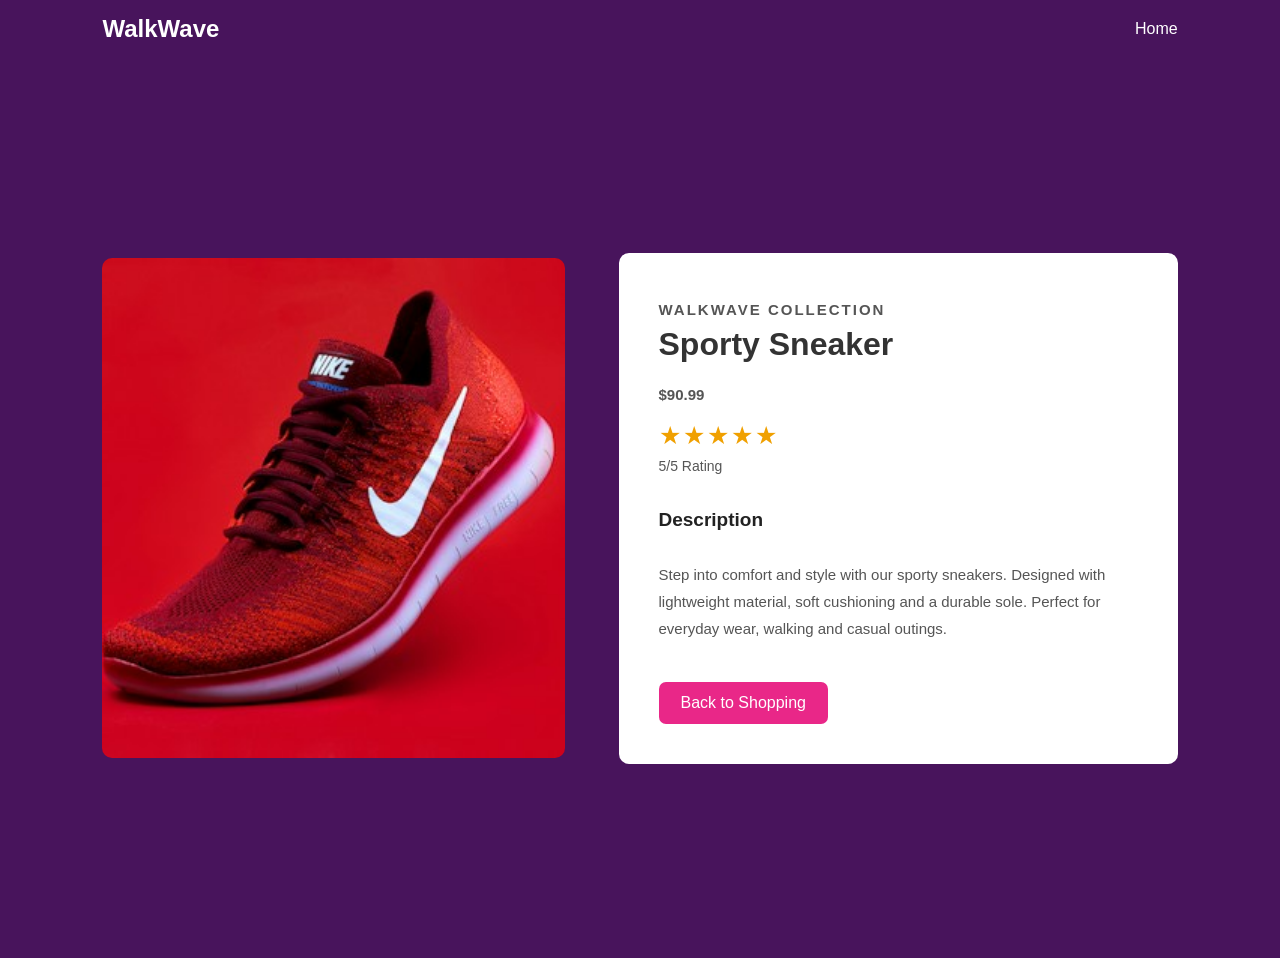
==== shoe1.html @ 596d5845 "Updated WalkWave shoe shopping website" ====
<!DOCTYPE html>
<html lang="en">

<head>
    <meta charset="UTF-8">
    <meta name="viewport" content="width=device-width, initial-scale=1.0">
    <title>Sporty Sneaker - WalkWave</title>
    <link rel="stylesheet" href="style.css">
</head>

<body>

    <nav class="navbar">
        <div class="logo">WalkWave</div>
        <a href="index.html" class="anchor-link">Home</a>
    </nav>

    <section class="shoe-detail-page">

        <div class="shoe-detail-container">

            <div class="shoe-detail-image">
                <img src="istock5.jfif" alt="Sporty Sneaker">
            </div>

            <div class="shoe-detail-info">

                <p class="category">WALKWAVE COLLECTION</p>

                <h1>Sporty Sneaker</h1>

                <p class="price">$90.99</p>

                <div class="shoe-rating">★★★★★</div>
                <p class="rating-number">5/5 Rating</p>

                <h3>Description</h3>

                <p class="shoe-description">
                    Step into comfort and style with our sporty sneakers.
                    Designed with lightweight material, soft cushioning
                    and a durable sole. Perfect for everyday wear,
                    walking and casual outings.
                </p>

                <a href="index.html#product" class="back-shopping">
                    Back to Shopping
                </a>

            </div>

        </div>

    </section>

</body>
</html>
---- style.css ----
/* =====================================
   GENERAL STYLING
===================================== */

body {
    margin: 0;
    padding: 0;
    font-family: Arial, sans-serif;
    background-color: #48145C;
    color: white;
}


/* =====================================
   NAVBAR
===================================== */

.navbar {
    display: flex;
    align-items: center;
    justify-content: space-between;
    padding: 15px 8%;
    background-color: #48145C;
    color: white;
}

.logo {
    color: white;
    font-size: 24px;
    font-weight: bold;
}

.nav-links {
    display: flex;
    gap: 30px;
    list-style-type: none;
    margin: 0;
    padding: 0;
}

.anchor-link {
    text-decoration: none;
    color: white;
    font-size: 16px;
}

.anchor-link:hover {
    color: #FFB6D8;
    text-decoration: underline;
}

#menu-toggle {
    display: none;
}

.menu-icon {
    display: none;
}


/* =====================================
   HERO SECTION
===================================== */

.hero {
    height: 350px;
    display: flex;
    align-items: center;
    padding: 40px 10%;
    background-image: url("hero.jfif");
    background-size: cover;
    background-position: center;
    box-sizing: border-box;
}

.hero-content h1 {
    font-size: 48px;
    margin-bottom: 12px;
}

.hero-content p {
    font-size: 17px;
    margin-bottom: 25px;
}

.hero-buttons {
    display: flex;
    gap: 15px;
}

.shop-btn {
    padding: 12px 25px;
    background-color: #E92788;
    color: white;
    text-decoration: none;
    border-radius: 8px;
}

.shop-btn:hover {
    background-color: #C91570;
}

.explore-btn {
    padding: 12px 25px;
    border: 1px solid white;
    color: white;
    text-decoration: none;
    border-radius: 8px;
}

.explore-btn:hover {
    background-color: white;
    color: #48145C;
}


/* =====================================
   FEATURED COLLECTIONS
===================================== */

.collections {
    padding: 35px 10%;
    background-color: #48145C;
}

.collections h2 {
    margin-bottom: 20px;
    font-size: 23px;
}

.collection-container {
    display: flex;
    justify-content: space-between;
    flex-wrap: wrap;
    gap: 15px;
}

.collection-card {
    background-color: #551765;
    width: 22%;
    border: 1px solid #80508B;
    border-radius: 10px;
    text-align: center;
    overflow: hidden;
}

.collection-card img {
    width: 100%;
    height: 120px;
    object-fit: cover;
}

.collection-card h3 {
    margin: 12px;
    font-size: 16px;
}

.collection-card:hover {
    transform: translateY(-5px);
}


/* =====================================
   NEW ARRIVALS
===================================== */

.products {
    padding: 15px 10% 35px;
    background-color: #48145C;
}

.products h2 {
    font-size: 23px;
    margin-bottom: 20px;
}

.product-container {
    display: flex;
    justify-content: space-between;
    flex-wrap: wrap;
    gap: 15px;
}

.product-card {
    background-color: #551765;
    width: 22%;
    border: 1px solid #80508B;
    border-radius: 10px;
    text-align: center;
    padding-bottom: 12px;
    overflow: hidden;
}

.product-card img {
    width: 100%;
    height: 125px;
    object-fit: cover;
}

.product-card h3 {
    font-size: 15px;
    margin-top: 12px;
}

.product-card p {
    font-size: 14px;
    margin: 5px;
}

.product-card:hover {
    transform: translateY(-5px);
}


/* VIEW DETAILS BUTTON */

.view-details {
    display: block;
    width: 80%;
    margin: 10px auto 0;
    padding: 10px 20px;
    background-color: #E92788;
    color: white;
    text-decoration: none;
    border-radius: 7px;
    box-sizing: border-box;
    font-size: 14px;
}

.view-details:hover {
    background-color: #C91570;
}


/* =====================================
   BOTTOM SECTION
===================================== */

.bottom-section {
    display: flex;
    justify-content: space-between;
    gap: 35px;
    padding: 25px 10% 40px;
    background-color: #48145C;
}

.why-choose {
    width: 65%;
}

.newsletter {
    width: 30%;
}

.bottom-section h2 {
    font-size: 23px;
    margin-bottom: 18px;
}


/* FEATURES */

.features {
    display: flex;
    justify-content: space-between;
    text-align: center;
    margin-top: 20px;
}

.feature {
    width: 30%;
}

.feature i {
    font-size: 38px;
    margin-bottom: 10px;
    color: #FFE0CD;
}

.feature p {
    font-size: 15px;
}


/* CUSTOMER FEEDBACK */

.feedback {
    display: flex;
    align-items: center;
    gap: 12px;
    margin-top: 30px;
}

.feedback img {
    width: 70px;
    height: 70px;
    border-radius: 50%;
    object-fit: cover;
}

.customer-details h3 {
    margin-bottom: 5px;
}

.stars {
    color: #E92788;
    font-size: 21px;
    margin: 0;
}

.review {
    font-size: 13px;
    line-height: 1.5;
}


/* NEWSLETTER */

.newsletter-box {
    background-color: #FFE0CD;
    color: #333;
    padding: 20px;
    border-radius: 10px;
}

.newsletter-box h4 {
    margin-bottom: 15px;
    font-size: 15px;
}

.newsletter-box input {
    width: 100%;
    padding: 10px;
    border: none;
    border-radius: 5px;
    margin-bottom: 12px;
    box-sizing: border-box;
}

.newsletter-box button {
    width: 100%;
    padding: 10px;
    background-color: #E92788;
    color: white;
    border: none;
    border-radius: 6px;
    cursor: pointer;
}

.newsletter-box button:hover {
    background-color: #C91570;
}


/* =====================================
   FOOTER
===================================== */

footer {
    background-color: #E92788;
    color: white;
    padding: 30px 10%;
}

.footer-container {
    display: flex;
    justify-content: space-between;
    gap: 25px;
}

.footer-links,
.footer-contact,
.footer-media {
    width: 30%;
}

footer h2 {
    margin-bottom: 15px;
    color: whitesmoke;
    font-size: 21px;
}

footer p {
    font-size: 14px;
    margin-bottom: 10px;
}

.footer-links {
    display: flex;
    flex-direction: column;
    gap: 12px;
}

.footer-links a {
    color: white;
    text-decoration: none;
}

.footer-links a:hover {
    text-decoration: underline;
}

.footer-media a {
    display: inline-flex;
    justify-content: center;
    align-items: center;
    width: 38px;
    height: 38px;
    background-color: whitesmoke;
    color: #E92788;
    border-radius: 50%;
    text-decoration: none;
    margin-right: 10px;
}


/* =====================================
   PRODUCT DETAILS PAGE
===================================== */

.shoe-page {
    background-color: #48145C;
    color: white;
    margin: 0;
    min-height: 100vh;
}


/* MAIN PRODUCT SECTION */

.shoe-detail-page {
    width: 100%;
    min-height: 100vh;
    padding: 40px 8%;
    box-sizing: border-box;
    display: flex;
    align-items: center;
}


/* IMAGE AND DETAILS CONTAINER */

.shoe-detail-container {
    width: 100%;
    display: flex;
    flex-direction: row;
    align-items: center;
    justify-content: space-between;
    gap: 5%;
}


/* =====================================
   LEFT SIDE IMAGE
   KEEPING ORIGINAL IMAGE DESIGN
===================================== */

.shoe-detail-image {
    width: 43%;
    flex-shrink: 0;
}

.shoe-detail-image img {
    display: block;
    width: 100%;
    height: 500px;
    object-fit: cover;
    object-position: center;
    border-radius: 10px;
}


/* =====================================
   RIGHT SIDE WHITE INFORMATION BOX
===================================== */

.shoe-detail-info {
    width: 52%;
    background-color: white;
    color: #333333;

    padding: 40px;
    box-sizing: border-box;

    border-radius: 10px;

    display: flex;
    flex-direction: column;
    justify-content: center;
}


/* COLLECTION NAME */

.shoe-detail-info .category {
    color: #80508B;
    font-size: 14px;
    font-weight: bold;
    letter-spacing: 2px;
    margin-bottom: 12px;
}


/* PRODUCT NAME */

.shoe-detail-info h1 {
    color: #333333;
    font-size: 32px;
    margin: 0 0 15px;
}


/* PRICE */

.shoe-detail-info .price {
    color: #E92788;
    font-size: 24px;
    font-weight: bold;
    margin: 5px 0 15px;
}


/* STAR RATING */

.shoe-rating {
    color: #F0A000;
    font-size: 25px;
    letter-spacing: 2px;
    margin-top: 10px;
}


/* RATING TEXT */

.rating-number {
    color: #555555;
    font-size: 14px;
    margin: 8px 0 20px;
}


/* FAVOURITE AND COMMENTS BUTTONS */

.shoe-buttons {
    display: flex;
    gap: 15px;
    margin-bottom: 25px;
}

.favourite-btn {
    background-color: #E92788;
    color: white;
    padding: 12px 20px;
    text-decoration: none;
    border-radius: 7px;
}

.comments-btn {
    background-color: #FFE0CD;
    color: #48145C;
    padding: 12px 20px;
    text-decoration: none;
    border-radius: 7px;
}

.favourite-btn:hover {
    background-color: #C91570;
}

.comments-btn:hover {
    background-color: #FFD1B5;
}


/* DESCRIPTION HEADING */

.shoe-detail-info h3 {
    color: #222222;
    font-size: 19px;
    margin: 15px 0;
}


/* DESCRIPTION */

.shoe-description {
    color: #555555;
    font-size: 15px;
    line-height: 1.8;
    margin-bottom: 20px;
}


/* PRODUCT SPECIFICATIONS */

.shoe-detail-info > p:not(.shoe-description):not(.rating-number) {
    color: #555555;
    font-size: 15px;
    margin: 8px 0;
}


/* ADD TO CART BUTTON */

.add-cart-btn {
    display: block;
    width: 100%;
    text-align: center;
    background-color: #E92788;
    color: white;
    padding: 14px;
    box-sizing: border-box;
    border-radius: 7px;
    text-decoration: none;
    margin-top: 25px;
}

.add-cart-btn:hover {
    background-color: #C91570;
}


/* COMMENTS SECTION */

.comments-section {
    margin-top: 30px;
    padding: 15px;
    border-top: 1px solid #DDDDDD;
    color: #333333;
}


/* BACK TO SHOPPING BUTTON */

.back-shopping {
    display: inline-block;
    width: fit-content;
    margin-top: 20px;
    padding: 12px 22px;
    background-color: #E92788;
    color: white;
    text-decoration: none;
    border-radius: 7px;
}

.back-shopping:hover {
    background-color: #C91570;
}


/* =====================================
   MOBILE RESPONSIVE DESIGN
===================================== */

@media (max-width: 546px) {

    body {
        overflow-x: hidden;
    }


    /* NAVBAR */

    .navbar {
        flex-direction: row;
        flex-wrap: wrap;
        padding: 15px 20px;
    }

    .menu-icon {
        display: block;
        font-size: 25px;
        cursor: pointer;
    }

    .nav-links {
        display: none;
        flex-direction: column;
        align-items: center;
        width: 100%;
        gap: 0;
        padding-top: 15px;
    }

    #menu-toggle:checked ~ .nav-links {
        display: flex;
    }

    .nav-links li {
        width: 100%;
        text-align: center;
    }

    .nav-links a {
        display: block;
        padding: 10px 0;
    }

    #menu-toggle:checked ~ .menu-icon .fa-bars {
        display: none;
    }

    .menu-icon .fa-xmark {
        display: none;
    }

    #menu-toggle:checked ~ .menu-icon .fa-xmark {
        display: inline;
    }


    /* HERO */

    .hero {
        height: 280px;
        padding: 30px 20px;
    }

    .hero-content h1 {
        font-size: 32px;
    }

    .hero-content p {
        font-size: 14px;
    }

    .hero-buttons {
        flex-wrap: wrap;
    }


    /* COLLECTIONS */

    .collections {
        padding: 30px 20px;
    }

    .collection-container {
        flex-direction: column;
        align-items: center;
    }

    .collection-card {
        width: 100%;
        max-width: 350px;
    }

    .collection-card img {
        height: 180px;
    }


    /* NEW ARRIVALS */

    .products {
        padding: 20px;
    }

    .product-container {
        flex-direction: column;
        align-items: center;
    }

    .product-card {
        width: 100%;
        max-width: 350px;
        box-sizing: border-box;
    }

    .product-card img {
        height: 200px;
    }


    /* BOTTOM SECTION */

    .bottom-section {
        flex-direction: column;
        padding: 30px 20px;
        gap: 30px;
    }

    .why-choose,
    .newsletter {
        width: 100%;
    }

    .features {
        gap: 5px;
    }

    .feature i {
        font-size: 28px;
    }

    .feature p {
        font-size: 12px;
    }

    .feedback {
        flex-wrap: wrap;
    }

    .review {
        width: 100%;
    }

    .newsletter-box {
        width: 100%;
        box-sizing: border-box;
    }


    /* PRODUCT DETAILS MOBILE */

    .shoe-detail-page {
        padding: 25px 20px;
        min-height: auto;
    }

    .shoe-detail-container {
        flex-direction: column;
        gap: 25px;
    }

    .shoe-detail-image {
        width: 100%;
    }

    .shoe-detail-image img {
        width: 100%;
        height: 280px;
        object-fit: cover;
    }

    .shoe-detail-info {
        width: 100%;
        padding: 25px;
        border-radius: 10px;
    }

    .shoe-detail-info h1 {
        font-size: 25px;
    }

    .shoe-buttons {
        flex-wrap: wrap;
    }

    .shoe-description {
        font-size: 14px;
    }


    /* FOOTER */

    footer {
        padding: 25px 20px;
    }

    .footer-container {
        flex-direction: column;
        gap: 25px;
    }

    .footer-links,
    .footer-contact,
    .footer-media {
        width: 100%;
    }

}
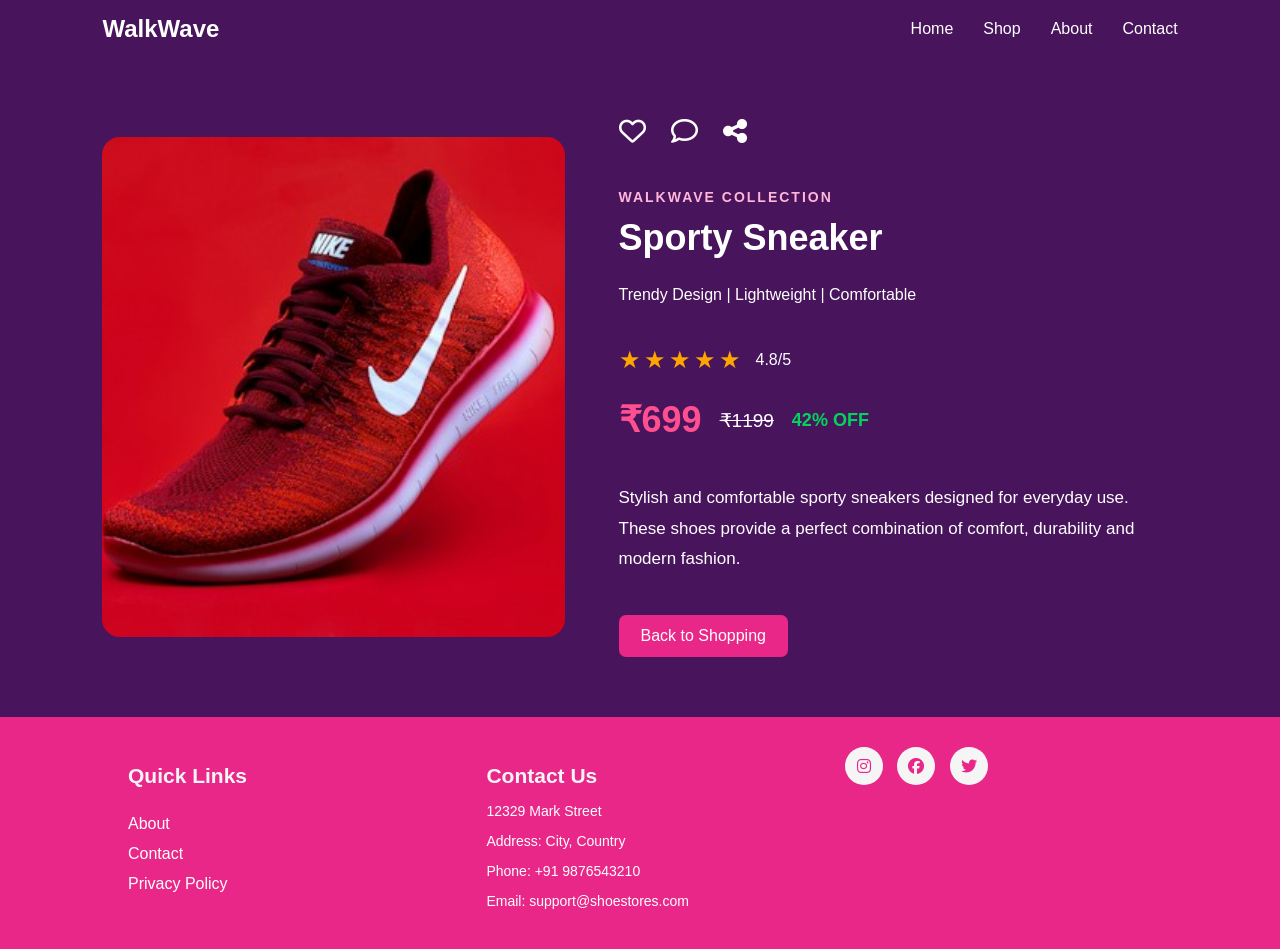
==== commit 96a27b96: "Updated WalkWave product pages and styling" ====
--- a/shoe1.html
+++ b/shoe1.html
@@ -1,58 +1,95 @@
 
 <!DOCTYPE html>
 <html lang="en">
-
 <head>
     <meta charset="UTF-8">
     <meta name="viewport" content="width=device-width, initial-scale=1.0">
     <title>Sporty Sneaker - WalkWave</title>
     <link rel="stylesheet" href="style.css">
+    <link rel="stylesheet" href="https://cdnjs.cloudflare.com/ajax/libs/font-awesome/6.5.1/css/all.min.css">
 </head>
-
 <body>
-
     <nav class="navbar">
         <div class="logo">WalkWave</div>
-        <a href="index.html" class="anchor-link">Home</a>
+        <input type="checkbox" id="menu-toggle">
+        <label for="menu-toggle" class="menu-icon">
+            <i class="fa-solid fa-bars"></i>
+            <i class="fa-solid fa-xmark"></i>
+        </label>
+        <ul class="nav-links">
+            <li><a href="index.html#home" class="anchor-link">Home</a></li>
+            <li><a href="index.html#product" class="anchor-link">Shop</a></li>
+            <li><a href="index.html#about" class="anchor-link">About</a></li>
+            <li><a href="index.html#contact" class="anchor-link">Contact</a></li>
+        </ul>
     </nav>
-
-    <section class="shoe-detail-page">
-
+    <main class="shoe-detail-page">
         <div class="shoe-detail-container">
-
             <div class="shoe-detail-image">
                 <img src="istock5.jfif" alt="Sporty Sneaker">
             </div>
-
             <div class="shoe-detail-info">
-
+                <div class="shoe-icons">
+                    <i class="fa-regular fa-heart" title="Wishlist"></i>
+                    <i class="fa-regular fa-comment" title="Comments"></i>
+                    <i class="fa-solid fa-share-nodes" title="Share"></i>
+                </div>
                 <p class="category">WALKWAVE COLLECTION</p>
-
                 <h1>Sporty Sneaker</h1>
-
-                <p class="price">$90.99</p>
-
-                <div class="shoe-rating">★★★★★</div>
-                <p class="rating-number">5/5 Rating</p>
-
-                <h3>Description</h3>
+                <p class="shoe-tagline"></p>Trendy Design | Lightweight | Comfortable</p>
+                <div class="shoe-rating">
+                    <span class="stars">★★★★★</span>
+                    <span class="rating-number">4.8/5</span>
+                </div>
+                <div class="shoe-price">
+                    <span class="offer-price">₹699</span>
+                    <span class="original-price">₹1199</span>
+                    <span class="discount">42% OFF</span>
+                </div>
 
                 <p class="shoe-description">
-                    Step into comfort and style with our sporty sneakers.
-                    Designed with lightweight material, soft cushioning
-                    and a durable sole. Perfect for everyday wear,
-                    walking and casual outings.
+                    Stylish and comfortable sporty sneakers designed
+                    for everyday use. These shoes provide a perfect
+                    combination of comfort, durability and modern fashion.
                 </p>
+
+                
 
                 <a href="index.html#product" class="back-shopping">
                     Back to Shopping
                 </a>
 
             </div>
+        </div>
+    </main>
+
+
+    <footer>
+        <div class="footer-container">
+
+            <div class="footer-links">
+                <h2>Quick Links</h2>
+                <a href="index.html#about">About</a>
+                <a href="index.html#contact">Contact</a>
+                <a href="#">Privacy Policy</a>
+            </div>
+
+            <div class="footer-contact">
+                <h2>Contact Us</h2>
+                <p>12329 Mark Street</p>
+                <p>Address: City, Country</p>
+                <p>Phone: +91 9876543210</p>
+                <p>Email: support@shoestores.com</p>
+            </div>
+
+            <div class="footer-media">
+                <a href="#"><i class="fa-brands fa-instagram"></i></a>
+                <a href="#"><i class="fa-brands fa-facebook"></i></a>
+                <a href="#"><i class="fa-brands fa-twitter"></i></a>
+            </div>
 
         </div>
-
-    </section>
+    </footer>
 
 </body>
 </html>
--- a/style.css
+++ b/style.css
@@ -1,7 +1,8 @@
 
-/* =====================================
-   GENERAL STYLING
-===================================== */
+
+* {
+    box-sizing: border-box;
+}
 
 body {
     margin: 0;
@@ -9,12 +10,10 @@
     font-family: Arial, sans-serif;
     background-color: #48145C;
     color: white;
-}
-
-
-/* =====================================
-   NAVBAR
-===================================== */
+    min-height: 100vh;
+    display: flex;
+    flex-direction: column;
+}
 
 .navbar {
     display: flex;
@@ -57,11 +56,6 @@
 .menu-icon {
     display: none;
 }
-
-
-/* =====================================
-   HERO SECTION
-===================================== */
 
 .hero {
     height: 350px;
@@ -114,10 +108,6 @@
     color: #48145C;
 }
 
-
-/* =====================================
-   FEATURED COLLECTIONS
-===================================== */
 
 .collections {
     padding: 35px 10%;
@@ -160,10 +150,6 @@
     transform: translateY(-5px);
 }
 
-
-/* =====================================
-   NEW ARRIVALS
-===================================== */
 
 .products {
     padding: 15px 10% 35px;
@@ -213,7 +199,6 @@
 }
 
 
-/* VIEW DETAILS BUTTON */
 
 .view-details {
     display: block;
@@ -233,10 +218,6 @@
 }
 
 
-/* =====================================
-   BOTTOM SECTION
-===================================== */
-
 .bottom-section {
     display: flex;
     justify-content: space-between;
@@ -258,9 +239,6 @@
     margin-bottom: 18px;
 }
 
-
-/* FEATURES */
-
 .features {
     display: flex;
     justify-content: space-between;
@@ -282,8 +260,6 @@
     font-size: 15px;
 }
 
-
-/* CUSTOMER FEEDBACK */
 
 .feedback {
     display: flex;
@@ -313,9 +289,6 @@
     font-size: 13px;
     line-height: 1.5;
 }
-
-
-/* NEWSLETTER */
 
 .newsletter-box {
     background-color: #FFE0CD;
@@ -353,9 +326,6 @@
 }
 
 
-/* =====================================
-   FOOTER
-===================================== */
 
 footer {
     background-color: #E92788;
@@ -415,31 +385,16 @@
 }
 
 
-/* =====================================
-   PRODUCT DETAILS PAGE
-===================================== */
-
-.shoe-page {
-    background-color: #48145C;
-    color: white;
-    margin: 0;
-    min-height: 100vh;
-}
-
-
-/* MAIN PRODUCT SECTION */
-
 .shoe-detail-page {
     width: 100%;
-    min-height: 100vh;
+    flex: 1;
+    min-height: 0;
     padding: 40px 8%;
-    box-sizing: border-box;
-    display: flex;
-    align-items: center;
-}
-
-
-/* IMAGE AND DETAILS CONTAINER */
+    display: flex;
+    align-items: center;
+    background-color: #48145C;
+}
+
 
 .shoe-detail-container {
     width: 100%;
@@ -450,11 +405,6 @@
     gap: 5%;
 }
 
-
-/* =====================================
-   LEFT SIDE IMAGE
-   KEEPING ORIGINAL IMAGE DESIGN
-===================================== */
 
 .shoe-detail-image {
     width: 43%;
@@ -467,171 +417,116 @@
     height: 500px;
     object-fit: cover;
     object-position: center;
-    border-radius: 10px;
-}
-
-
-/* =====================================
-   RIGHT SIDE WHITE INFORMATION BOX
-===================================== */
+    border-radius: 18px;
+}
 
 .shoe-detail-info {
     width: 52%;
-    background-color: white;
-    color: #333333;
-
-    padding: 40px;
-    box-sizing: border-box;
-
-    border-radius: 10px;
-
+    background-color: transparent;
+    color: white;
+    padding: 20px 0;
     display: flex;
     flex-direction: column;
     justify-content: center;
 }
 
 
-/* COLLECTION NAME */
+.shoe-icons {
+    display: flex;
+    align-items: center;
+    gap: 25px;
+    margin-bottom: 30px;
+}
+
+.shoe-icons i {
+    font-size: 27px;
+    color: white;
+    cursor: pointer;
+    transition: 0.3s;
+}
+
+.shoe-icons i:hover {
+    color: #E92788;
+    transform: scale(1.15);
+}
+
 
 .shoe-detail-info .category {
-    color: #80508B;
+    color: #FFB6D8;
     font-size: 14px;
     font-weight: bold;
     letter-spacing: 2px;
     margin-bottom: 12px;
 }
 
-
-/* PRODUCT NAME */
-
 .shoe-detail-info h1 {
-    color: #333333;
-    font-size: 32px;
+    color: white;
+    font-size: 36px;
+    margin: 0 0 12px;
+}
+
+.shoe-tagline {
+    color: white;
+    font-size: 18px;
     margin: 0 0 15px;
 }
 
 
-/* PRICE */
-
-.shoe-detail-info .price {
-    color: #E92788;
+.shoe-rating {
+    display: flex;
+    align-items: center;
+    gap: 12px;
+    margin: 10px 0 25px;
+}
+
+.shoe-rating .stars {
+    color: #FFA500;
     font-size: 24px;
+    letter-spacing: 3px;
+    margin: 0;
+}
+
+.shoe-rating .rating-number {
+    color: white;
+    font-size: 16px;
+    margin: 0;
+}
+
+
+.shoe-price {
+    display: flex;
+    align-items: center;
+    flex-wrap: wrap;
+    gap: 18px;
+    margin: 0 0 25px;
+}
+
+.offer-price {
+    color: #FF4F91;
+    font-size: 36px;
     font-weight: bold;
-    margin: 5px 0 15px;
-}
-
-
-/* STAR RATING */
-
-.shoe-rating {
-    color: #F0A000;
-    font-size: 25px;
-    letter-spacing: 2px;
-    margin-top: 10px;
-}
-
-
-/* RATING TEXT */
-
-.rating-number {
-    color: #555555;
-    font-size: 14px;
-    margin: 8px 0 20px;
-}
-
-
-/* FAVOURITE AND COMMENTS BUTTONS */
-
-.shoe-buttons {
-    display: flex;
-    gap: 15px;
-    margin-bottom: 25px;
-}
-
-.favourite-btn {
-    background-color: #E92788;
-    color: white;
-    padding: 12px 20px;
-    text-decoration: none;
-    border-radius: 7px;
-}
-
-.comments-btn {
-    background-color: #FFE0CD;
-    color: #48145C;
-    padding: 12px 20px;
-    text-decoration: none;
-    border-radius: 7px;
-}
-
-.favourite-btn:hover {
-    background-color: #C91570;
-}
-
-.comments-btn:hover {
-    background-color: #FFD1B5;
-}
-
-
-/* DESCRIPTION HEADING */
-
-.shoe-detail-info h3 {
-    color: #222222;
+}
+
+.original-price {
+    color: white;
     font-size: 19px;
-    margin: 15px 0;
-}
-
-
-/* DESCRIPTION */
+    text-decoration: line-through;
+}
+
+.discount {
+    color: #00D65B;
+    font-size: 18px;
+    font-weight: bold;
+}
+
+
 
 .shoe-description {
-    color: #555555;
-    font-size: 15px;
+    color: white;
+    font-size: 17px;
     line-height: 1.8;
     margin-bottom: 20px;
 }
-
-
-/* PRODUCT SPECIFICATIONS */
-
-.shoe-detail-info > p:not(.shoe-description):not(.rating-number) {
-    color: #555555;
-    font-size: 15px;
-    margin: 8px 0;
-}
-
-
-/* ADD TO CART BUTTON */
-
-.add-cart-btn {
-    display: block;
-    width: 100%;
-    text-align: center;
-    background-color: #E92788;
-    color: white;
-    padding: 14px;
-    box-sizing: border-box;
-    border-radius: 7px;
-    text-decoration: none;
-    margin-top: 25px;
-}
-
-.add-cart-btn:hover {
-    background-color: #C91570;
-}
-
-
-/* COMMENTS SECTION */
-
-.comments-section {
-    margin-top: 30px;
-    padding: 15px;
-    border-top: 1px solid #DDDDDD;
-    color: #333333;
-}
-
-
-/* BACK TO SHOPPING BUTTON */
 
 .back-shopping {
     display: inline-block;
@@ -642,6 +537,7 @@
     color: white;
     text-decoration: none;
     border-radius: 7px;
+    transition: 0.3s;
 }
 
 .back-shopping:hover {
@@ -649,18 +545,11 @@
 }
 
 
-/* =====================================
-   MOBILE RESPONSIVE DESIGN
-===================================== */
-
 @media (max-width: 546px) {
 
     body {
         overflow-x: hidden;
     }
-
-
-    /* NAVBAR */
 
     .navbar {
         flex-direction: row;
@@ -708,10 +597,6 @@
     #menu-toggle:checked ~ .menu-icon .fa-xmark {
         display: inline;
     }
-
-
-    /* HERO */
-
     .hero {
         height: 280px;
         padding: 30px 20px;
@@ -730,8 +615,6 @@
     }
 
 
-    /* COLLECTIONS */
-
     .collections {
         padding: 30px 20px;
     }
@@ -750,9 +633,6 @@
         height: 180px;
     }
 
-
-    /* NEW ARRIVALS */
-
     .products {
         padding: 20px;
     }
@@ -765,15 +645,11 @@
     .product-card {
         width: 100%;
         max-width: 350px;
-        box-sizing: border-box;
     }
 
     .product-card img {
         height: 200px;
     }
-
-
-    /* BOTTOM SECTION */
 
     .bottom-section {
         flex-direction: column;
@@ -808,11 +684,8 @@
 
     .newsletter-box {
         width: 100%;
-        box-sizing: border-box;
-    }
-
-
-    /* PRODUCT DETAILS MOBILE */
+    }
+
 
     .shoe-detail-page {
         padding: 25px 20px;
@@ -830,30 +703,40 @@
 
     .shoe-detail-image img {
         width: 100%;
-        height: 280px;
+        height: 300px;
         object-fit: cover;
     }
 
     .shoe-detail-info {
         width: 100%;
-        padding: 25px;
-        border-radius: 10px;
+        padding: 20px 0;
     }
 
     .shoe-detail-info h1 {
-        font-size: 25px;
-    }
-
-    .shoe-buttons {
-        flex-wrap: wrap;
+        font-size: 27px;
+    }
+
+    .shoe-tagline {
+        font-size: 15px;
     }
 
     .shoe-description {
-        font-size: 14px;
-    }
-
-
-    /* FOOTER */
+        font-size: 15px;
+    }
+
+    .shoe-price {
+        gap: 12px;
+    }
+
+    .offer-price {
+        font-size: 30px;
+    }
+
+    .original-price,
+    .discount {
+        font-size: 16px;
+    }
+
 
     footer {
         padding: 25px 20px;
